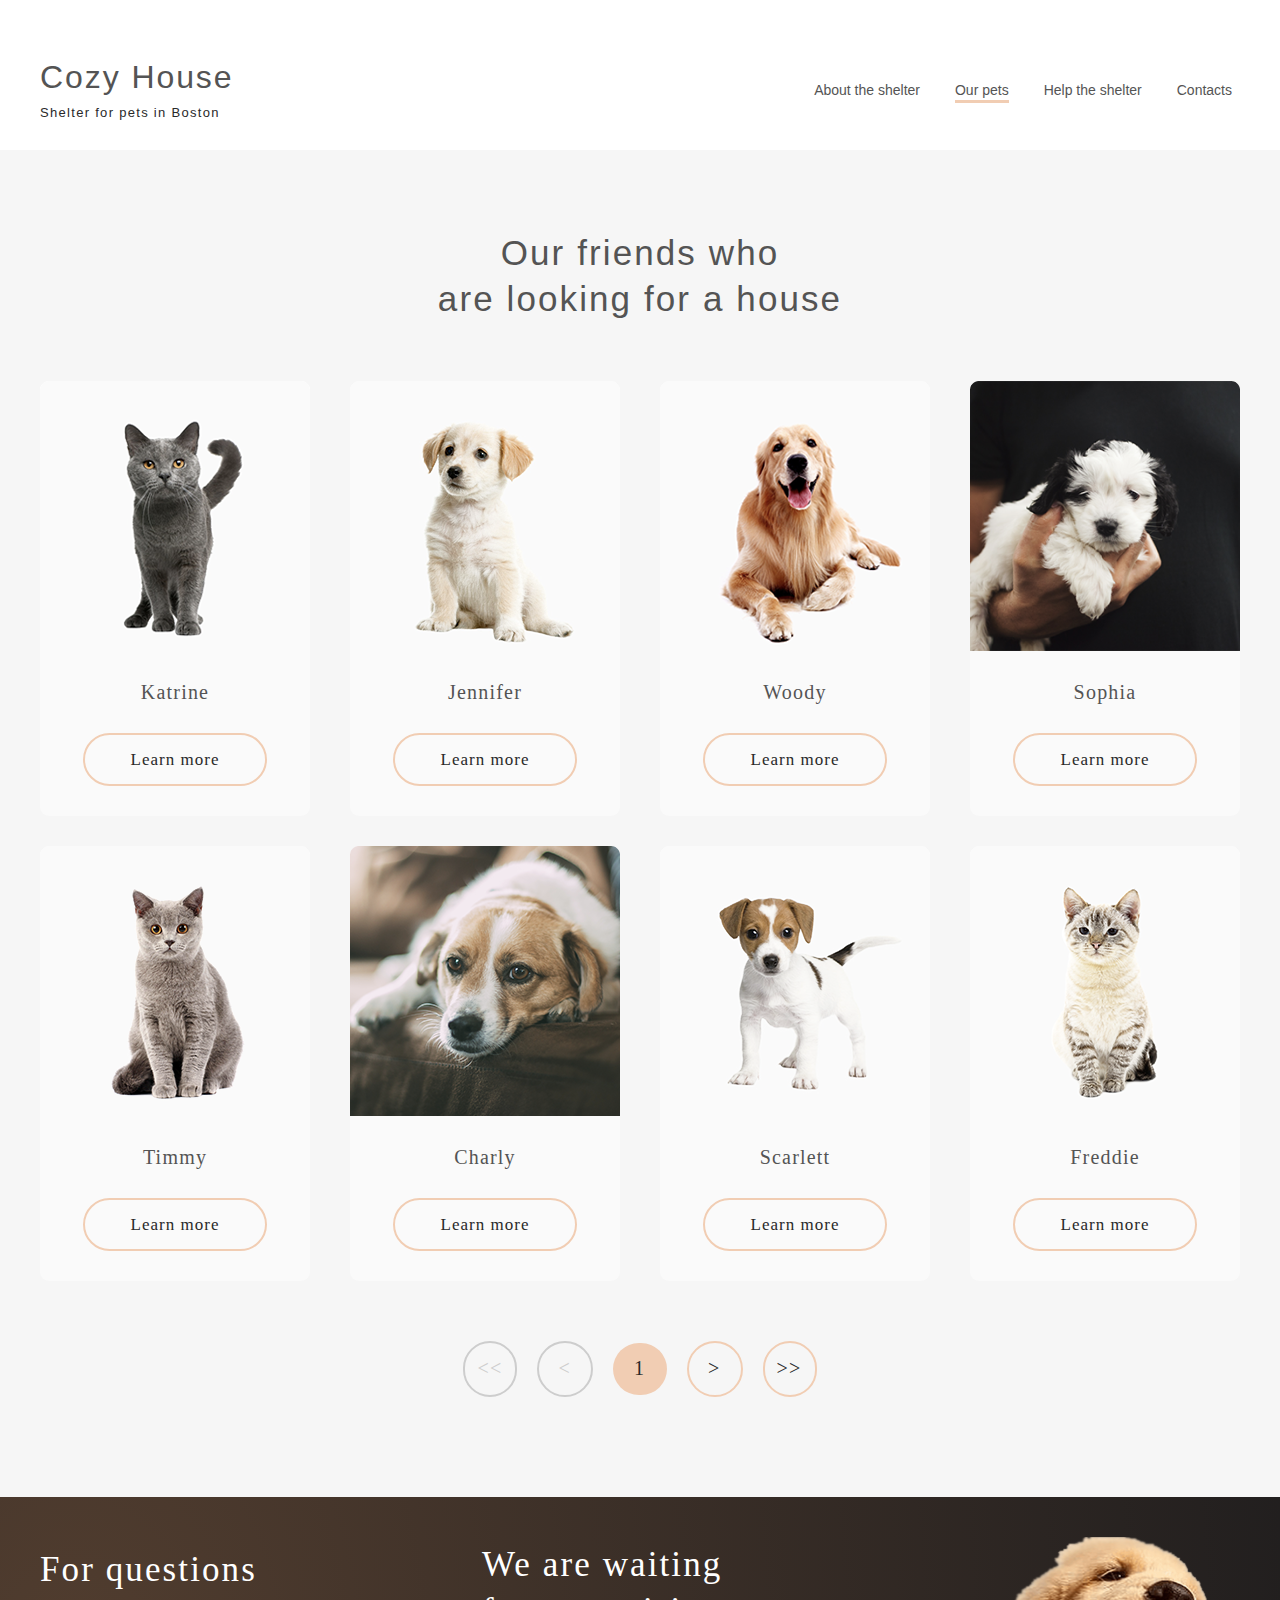
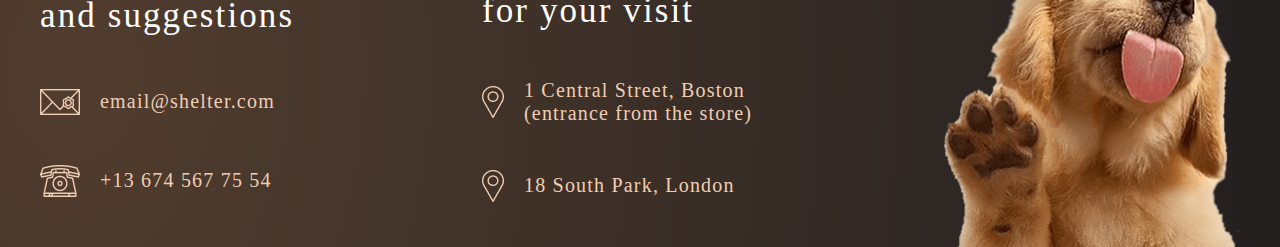
==== shelter/pages/pets/Our Pets.html @ 23ac0f3e "feat: add Our Pets page" ====
<!DOCTYPE html>
<html lang="en">
<head>
    <meta charset="UTF-8">
    <meta http-equiv="X-UA-Compatible" content="IE=edge">
    <meta name="viewport" content="width=device-width, initial-scale=1.0">
    <title>Document</title>
    <link rel="stylesheet" href="css/fonts/georgia/georgia-regular.ttf">
    <link rel="stylesheet" href="css/fonts/arial/arial-regular.ttf">
    <link rel="stylesheet" href="../main/css/main.css">
    <link rel="stylesheet" href="css/pets.css">
</head>
<body>
    <main>
        <section class="header header__pets">
            <div class="container">
                <div class="header__up">
                    <div class="header__logo">
                        <a href="../main/index.html">
                            <h1 class="logo__up pets-logo__up">
                                Cozy House
                            </h1>
                            <p class="logo__bottom pets-logo__bottom">
                                Shelter for pets in Boston
                            </p>
                        </a>
                    </div>
                    <div class="header__nav-bar">
                        <ul class="nav-bar__items">
                            <li class="li__item "><a href="../main/index.html" class="nav-bar__item pets-li__item">About the shelter</a></li>
                            <li class="li__item "><a href="#" class="nav-bar__item pets-li__item first">Our pets</a></li>
                            <li class="li__item "><a href="../main/index.html#help" class="nav-bar__item pets-li__item">Help the shelter</a></li>
                            <li class="li__item "><a href="#footer" class="nav-bar__item pets-li__item reset">Contacts</a></li>
                        </ul>
                    </div>
                </div>
            </div>
        </section>
        <section class="our-friends pets__our-friends" id="our-friends">
                <div class="container">
                    <h3 class="our-friends__title">
                        Our friends who<br>
                        are looking for a house
                    </h3>
                    <div class="pets__gallery">
                        <div class="pets__item">
                            <img src="img/slider/slider__elem-cat.png" alt="">
                            <p class="slider__name">
                                Katrine
                            </p>
                            <div class="slider__button-wrapper">
                                <a href="#" class="slider__button">Learn more</a>
                            </div>
                        </div>
                        <div class="pets__item">
                            <img src="img/grid__items/pets-jennifer.png" alt="">
                            <p class="slider__name">
                                Jennifer
                            </p>
                            <div class="slider__button-wrapper">
                                <a href="#" class="slider__button">Learn more</a>
                            </div>
                        </div>
                        <div class="pets__item">
                            <img src="img/grid__items/pets-woody.png" alt="">
                            <p class="slider__name">
                                Woody
                            </p>
                            <div class="slider__button-wrapper">
                                <a href="#" class="slider__button">Learn more</a>
                            </div>
                        </div>
                        <div class="pets__item">
                            <img src="img/grid__items/pets-katrine.png" alt="">
                            <p class="slider__name">
                                Sophia
                            </p>
                            <div class="slider__button-wrapper">
                                <a href="#" class="slider__button">Learn more</a>
                            </div>
                        </div>
                        <div class="pets__item">
                            <img src="img/grid__items/pets-timmy.png" alt="">
                            <p class="slider__name">
                                Timmy
                            </p>
                            <div class="slider__button-wrapper">
                                <a href="#" class="slider__button">Learn more</a>
                            </div>
                        </div>
                        <div class="pets__item">
                            <img src="img/grid__items/pets-charly.png" alt="">
                            <p class="slider__name">
                                Charly
                            </p>
                            <div class="slider__button-wrapper">
                                <a href="#" class="slider__button">Learn more</a>
                            </div>
                        </div>
                        <div class="pets__item">
                            <img src="img/grid__items/pets-scarlet.png" alt="">
                            <p class="slider__name">
                                Scarlett
                            </p>
                            <div class="slider__button-wrapper">
                                <a href="#" class="slider__button">Learn more</a>
                            </div>
                        </div>
                        <div class="pets__item">
                            <img src="img/grid__items/pets-katrine (1).png" alt="">
                            <p class="slider__name">
                                Freddie
                            </p>
                            <div class="slider__button-wrapper">
                                <a href="#" class="slider__button">Learn more</a>
                            </div>
                        </div>  
                    </div>
                    <div class="pets__buttons">
                        <div class="double-button__left button disable">
                            <<
                        </div>
                        <div class="button__left button disable">
                            <
                        </div>
                        <span class="pets__counter button">1</span>
                        <div class="button__right button acive__button">
                            >
                        </div>
                        <div class="double-button__right button acive__button">
                            >>
                        </div>
                    </div>
                </div>
        </section>
    </main>
    <footer>
        <div class="footer__container" id="footer">
            <div class="container">
                <div class="footer__wrapper">
                    <div class="footer__left">
                        <h3 class="footer__left-title">
                            For questions<br> and suggestions
                        </h3>
                        <div class="footer__left-email">
                            <a href="mailto:email@shelter.com"><img src="img/mail.png" alt=""></a>
                            <a href="mailto:email@shelter.com" class="footer__mail">email@shelter.com</a>
                        </div>
                        <div class="footer__left-phone">
                            <a href="tel:+136745677554"><img src="img/phone.png" alt=""></a>
                            <a href="tel:+136745677554" class="footer__phone-number">+13 674 567 75 54</a>
                        </div>
                    </div>
                    <div class="footer__center">
                        <h3 class="footer__left-title">
                            We are waiting<br> for your visit
                        </h3>
                        <div class="footer__center-location">
                            <a href="https://www.google.com.ua/maps/place/36179+%D0%91%D0%B5%D0%B1%D1%80%D0%B0,+%D0%93%D0%B5%D1%80%D0%BC%D0%B0%D0%BD%D0%B8%D1%8F/@50.9766689,9.7423134,12z/data=!3m1!4b1!4m5!3m4!1s0x47a4aa35ad3b3069:0x822942ff510ea21d!8m2!3d50.9688842!4d9.7973417?hl=ru"><img src="img/pin.png" alt=""></a>
                            <a href="https://www.google.com.ua/maps/place/36179+%D0%91%D0%B5%D0%B1%D1%80%D0%B0,+%D0%93%D0%B5%D1%80%D0%BC%D0%B0%D0%BD%D0%B8%D1%8F/@50.9766689,9.7423134,12z/data=!3m1!4b1!4m5!3m4!1s0x47a4aa35ad3b3069:0x822942ff510ea21d!8m2!3d50.9688842!4d9.7973417?hl=ru" class="footer__location">1 Central Street, Boston<br> (entrance from the store)</a>
                        </div>
                        <div class="footer__center-location">
                            <a href="https://www.google.com.ua/maps/place/36179+%D0%91%D0%B5%D0%B1%D1%80%D0%B0,+%D0%93%D0%B5%D1%80%D0%BC%D0%B0%D0%BD%D0%B8%D1%8F/@50.9766689,9.7423134,12z/data=!3m1!4b1!4m5!3m4!1s0x47a4aa35ad3b3069:0x822942ff510ea21d!8m2!3d50.9688842!4d9.7973417?hl=ru"><img src="img/pin.png" alt=""></a>
                            <a href="https://www.google.com.ua/maps/place/36179+%D0%91%D0%B5%D0%B1%D1%80%D0%B0,+%D0%93%D0%B5%D1%80%D0%BC%D0%B0%D0%BD%D0%B8%D1%8F/@50.9766689,9.7423134,12z/data=!3m1!4b1!4m5!3m4!1s0x47a4aa35ad3b3069:0x822942ff510ea21d!8m2!3d50.9688842!4d9.7973417?hl=ru" class="footer__location">18 South Park, London </a>
                        </div>
                    </div>
                    <div class="footer__right">
                        <img src="img/footer__dog.png" alt="">
                    </div>
                </div>
            </div>
        </div>
    </footer> 
    <script src="js/pets.js"></script>
</body>
</html>
---- shelter/pages/main/css/main.css ----
/* Указываем box sizing */
*,
*::before,
*::after {
  box-sizing: border-box;
}

/* Убираем внутренние отступы */
ul[class],
ol[class] {
  padding: 0;
}
a {
    text-decoration: none;
}
ul li{
  list-style:none;
  padding: 0;
  margin: 0;
}

/* Убираем внешние отступы */
body,
h1,
h2,
h3,
h4,
p,
ul[class],
ol[class],
li,
figure,
figcaption,
blockquote,
dl,
dd {
  margin: 0;
}

/* Выставляем основные настройки по-умолчанию для body */
body {
  min-height: 100vh;
  scroll-behavior: smooth;
  text-rendering: optimizeSpeed;
  line-height: 1.5;
  min-width:320px;
  font-family: 'Arial', sans-serif;
  font-weight: 400;
  font-size: 15px;
}

/* Удаляем стандартную стилизацию для всех ul и il, у которых есть атрибут class*/
ul[class],
ol[class] {
  list-style: none;
}

/* Элементы a, у которых нет класса, сбрасываем до дефолтных стилей */
a:not([class]) {
  text-decoration-skip-ink: auto;
}

/* Упрощаем работу с изображениями */
img {
  max-width: 100%;
  display: block;
}

/* Указываем понятную периодичность в потоке данных у article*/
article > * + * {
  margin-top: 1em;
}

/* Наследуем шрифты для инпутов и кнопок */
input,
button,
textarea,
select {
  font: inherit;
}

*{padding:0;margin:0;border:0;}
*,*:before,*:after{-moz-box-sizing:border-box;-webkit-box-sizing:border-box;box-sizing:border-box;}
:focus,:active{outline:none;}
a:focus,a:active{outline:none;}
nav,footer,header,aside{display:block;}
html,body{height:100%;width:100%;font-size:100%;line-height:1;font-size:14px;-ms-text-size-adjust:100%;-moz-text-size-adjust:100%;-webkit-text-size-adjust:100%;}
input,button,textarea{font-family:inherit;}
input::-ms-clear{display:none;}
button{cursor:pointer;}
button::-moz-focus-inner{padding:0;border:0;}
a,a:visited{text-decoration:none;}
a:hover{text-decoration:none;}
ul li{list-style:none;}
img{vertical-align:top;}
h1,h2,h3,h4,h5,h6{font-size:inherit;font-weight:inherit;}
@font-face {
  font-family: 'Georgia';
  src: url(/shelter/pages/main/css/fonts/georgia/georgia-regular.ttf) format('ttf');
  font-weight: 400;
}
@font-face {
  font-family: 'Arial';
  src: url(/shelter/pages/main/css/fonts/arial/arial-regular.ttf) format('ttf');
  font-weight: 400;
}
.header {
  background: url(../img/start-screen-gradient-background.png) no-repeat center;
  width: 100%;
  -moz-background-size: 100%;
  -webkit-background-size: 100%;
  -o-background-size: 100%;
  background-size: 100% 100%;
}
.container {
  max-width: 1280px;
  margin: 0 auto;
  padding: 0px 40px;
}
.header__up {
  display: flex;
  align-items: center;
  justify-content: space-between;
  padding-top: 60px;
}
.header__logo {

cursor: pointer;
}
.logo__bottom {
  font-family: 'Arial', sans-serif;
font-size: 13px;
letter-spacing: 0.1em;
line-height: 15px;
color: #fff;
}
h1 {
  padding-bottom: 10px;
}
.logo__up {
  color: #F1CDB3;
  letter-spacing: 0.06em;
  font-size: 32px;
  font-family: 'Georgia', sans-serif;
  line-height: 110%;
}
.header__nav-bar {
  margin-right: 8px;
}
.nav-bar__item {
  color: #CDCDCD;
  line-height: 24px;
  padding-bottom: 2px;
}
.nav-bar__item:hover {
  color: #FAFAFA;
  border-bottom: 3px solid #F1CDB3;
}
.first {
  border-bottom: 3px solid #F1CDB3;
}
.first:hover {
  color: #CDCDCD;
}
.li__item {
  margin-right: 35px;
}

.li__item:last-child {
  margin-right: 0px;
}
.nav-bar__items {
  display: flex;
}
.header__down {
  margin-top: 60px;
  display: flex;
  justify-content: space-between;
  align-items: center;
}
.header__down-left {
  padding-right: 42px;
  margin-bottom: 110px;
}
.header__title {
  line-height: 130%;
  color: #fff;
  font-size: 44px;
  font-family: 'Georgia', sans-serif;
}
.header__content {
  color: #CDCDCD;
  line-height: 160%;
  padding: 42px 0px;
}
.header__button-link {
  background-color: #F1CDB3;
  border-radius: 100px;
  padding: 15px 45px;
  font-family: 'Georgia', sans-serif;
  color: #292929;
  font-size: 17px;
  line-height: 130%;
  letter-spacing: 0.06em;
  cursor: pointer;
}
.header__button-link:hover {
  background: #FDDCC4;
  transition: 0.5s ease-out;
}
.header__button {
  padding-top: 30px;
}
.header__down-right {
  min-width: 728px;
  margin-right: -20px;
}

/* section about */
.about {
  padding-top: 80px;
  padding-bottom: 100px;
}

.about__wrapper {
  display: flex;
  justify-content: center;
    align-items: center;
}
h3 {
  font-size: 35px;
  letter-spacing: 0.06em;
  line-height: 130%;
  color: #545454;
  font-family: 'Georgia', sans-serif;
}
.about__left {
  margin-right: 120px;
}
.about__right {
}
.about__title {
  margin-bottom: 25px;
}
.text {
  font-size: 15px;
  line-height: 160%;
  color: #4C4C4C;
} 
.about__first-text {
  padding-bottom: 25px;
}
.about__second-text {
}

/* help */
.help {
  padding: 80px 0px 100px 0px;
  text-align: center;
}
.container {
}
.help__title {
  padding-bottom: 60px;
}
.help__grid-items {
  display: flex;
  flex-wrap: wrap;
  justify-content: center;
  column-gap: 120px;
  row-gap: 55px;
}
.help__grid-item {
  display: flex;
  flex-direction: column;
  align-items: center;
}
.help__item {
  padding-bottom: 30px;
}
.help__text {
  font-family: 'Georgia', sans-serif;
  font-size: 20px;
  color: #545454;
  line-height: 115%;
  letter-spacing: 0.06em;
}
/* addition */
.addition {
  padding: 80px 0px 100px 0px;
  background-color: #F6F6F6;
}
.addition__wrapper {
  display: flex;
  justify-content: center;
}
.addition__left {
  margin-right: 30px;
  min-width: 505px;
}
.addition__right {
}
.addition__title {
  margin-bottom: 20px;
}
.addition__bank-name {
  letter-spacing: 0.06em;
  color: #545454;
  font-size: 15px;
line-height: 110%;
font-family: 'Georgia', sans-serif;
margin-bottom: 20px;
}
.addition__card-number {
  display: flex;
  align-items: center;
  background-color: #F1CDB3;
  border-radius: 9px;
  padding: 10px 15px;
  max-width: 351px;
}
.credit-card {
  letter-spacing: 0.06em;
  color: #545454;
  font-family: 'Georgia';
  margin-left: 15px;
  font-size: 20px;
}
.addition__bottom {
  font-style: italic;
  color: #B2B2B2;
  margin-top: 20px;
  font-size: 12px;
line-height: 18px;
}
/* footer */
.footer__container {
  background: url(noise_lines_transparent@2X.png), radial-gradient(110.67% 538.64% at 5.73% 50%, #513D2F 0%, #1A1A1C 100%) /* warning: gradient uses a rotation that is not supported by CSS and may not behave as expected */, #211F20;
}

.footer__wrapper {
  display: flex;
  justify-content: space-between;
  
}
.footer__left {
  display: flex;
  flex-direction: column;
  justify-content: space-evenly;
}
.footer__left-title {
  color: #fff;
  font-family: 'Georgia';
}
.footer__left-email {
  display: flex;
  align-items: center;
}
.footer__mail {
  font-family: 'Georgia';
  font-size: 20px;
line-height: 115%;
color: #F1CDB3;
letter-spacing: 0.06em;
margin-left: 20px;
}
.footer__left-phone {
  display: flex;
  align-items: center;
}
.footer__phone-number {
  font-family: 'Georgia';
  margin-left: 20px;
  font-size: 20px;
line-height: 115%;
color: #F1CDB3;
letter-spacing: 0.06em;
}
.footer__center {
  display: flex;
  flex-direction: column;
  justify-content: space-evenly;
}
.footer__center-location {
  display: flex;
  align-items: center;
}
.footer__location {
  font-size: 20px;
  font-family: 'Georgia';
line-height: 115%;
letter-spacing: 0.06em;
margin-left: 20px;
color: #F1CDB3;
}
.footer__right {
  min-width: 300px;
  padding-top: 40px;
}
/* slider */ 
.our-friends {
  background-color: #F6F6F6;
}

.our-friends__title {
  text-align: center;
  padding: 80px 0px 60px 0px;
}

.our-friends__button {
  text-align: center;
  padding: 75px 0px 115px 0px;
}
.our-friends__button-custom {
  font-size: 17px;
line-height: 130%;
letter-spacing: 0.06em;
color: #292929;
font-family: 'Georgia';
padding: 15px 45px;
background-color: #F1CDB3;
border-radius: 100px;
}
.our-friends__button-custom:hover {
  background: #FDDCC4;
  transition: 0.5s ease-in;
}
/* slider */

.our-friends__slider {
  display: flex;
  align-items: center;
  position: relative;
  justify-content: space-evenly;
}
.arrow-right {
  position: absolute;
  transform: rotate(180deg);
  right: 0;
  border-radius: 100px;
  border: 2px solid #F1CDB3;
  padding: 23px 19px;
  cursor: pointer;
}
.arrow-left {
  position: absolute;
  left: 0;
  border-radius: 100px;
  border: 2px solid #F1CDB3;
  padding: 23px 19px;
  cursor: pointer;
}
.arrow-left:hover, .arrow-right:hover {
  background-color: #FDDCC4;
  transition: 0.5s ease-in;
}
.slider__item {
  display: flex;
  flex-direction: column;
  align-items: center;
  background-color: #FAFAFA;
  cursor: pointer;
}
.slider__item:hover .slider__button {
  background-color: #FDDCC4;
  transition: 0.5s ease-out;
}
.slider__name {
  letter-spacing: 0.06em;
  color: #545454;
  font-family: 'Georgia';
  font-size: 20px;
line-height: 23px;
padding: 30px 0px 0px 0px;
}
.slider__button {
  padding: 15px 45px;
  border: 2px solid #F1CDB3;
  border-radius: 100px;
  color: #292929;
  letter-spacing: 0.06em;
  font-size: 17px;
  line-height: 130%;
  font-family: 'Georgia';
}
.slider__button:hover {
  background-color: #FDDCC4;
  transition: 0.5s ease-out;
}
.slider__button-wrapper {
  padding: 45px 0px;

}
---- shelter/pages/pets/css/pets.css ----
/* Указываем box sizing */
*,
*::before,
*::after {
  box-sizing: border-box;
}

/* Убираем внутренние отступы */
ul[class],
ol[class] {
  padding: 0;
}
a {
    text-decoration: none;
}
ul li{
  list-style:none;
  padding: 0;
  margin: 0;
}

/* Убираем внешние отступы */
body,
h1,
h2,
h3,
h4,
p,
ul[class],
ol[class],
li,
figure,
figcaption,
blockquote,
dl,
dd {
  margin: 0;
}

/* Выставляем основные настройки по-умолчанию для body */
body {
  min-height: 100vh;
  scroll-behavior: smooth;
  text-rendering: optimizeSpeed;
  line-height: 1.5;
  min-width:320px;
  font-family: 'Arial', sans-serif;
  font-weight: 400;
  font-size: 15px;
}

/* Удаляем стандартную стилизацию для всех ul и il, у которых есть атрибут class*/
ul[class],
ol[class] {
  list-style: none;
}

/* Элементы a, у которых нет класса, сбрасываем до дефолтных стилей */
a:not([class]) {
  text-decoration-skip-ink: auto;
}

/* Упрощаем работу с изображениями */
img {
  max-width: 100%;
  display: block;
}

/* Указываем понятную периодичность в потоке данных у article*/
article > * + * {
  margin-top: 1em;
}

/* Наследуем шрифты для инпутов и кнопок */
input,
button,
textarea,
select {
  font: inherit;
}

*{padding:0;margin:0;border:0;}
*,*:before,*:after{-moz-box-sizing:border-box;-webkit-box-sizing:border-box;box-sizing:border-box;}
:focus,:active{outline:none;}
a:focus,a:active{outline:none;}
nav,footer,header,aside{display:block;}
html,body{height:100%;width:100%;font-size:100%;line-height:1;font-size:14px;-ms-text-size-adjust:100%;-moz-text-size-adjust:100%;-webkit-text-size-adjust:100%;}
input,button,textarea{font-family:inherit;}
input::-ms-clear{display:none;}
button{cursor:pointer;}
button::-moz-focus-inner{padding:0;border:0;}
a,a:visited{text-decoration:none;}
a:hover{text-decoration:none;}
ul li{list-style:none;}
img{vertical-align:top;}
h1,h2,h3,h4,h5,h6{font-size:inherit;font-weight:inherit;}
@font-face {
  font-family: 'Georgia';
  src: url(/shelter/pages/main/css/fonts/georgia/georgia-regular.ttf) format('ttf');
  font-weight: 400;
}
@font-face {
  font-family: 'Arial';
  src: url(/shelter/pages/main/css/fonts/arial/arial-regular.ttf) format('ttf');
  font-weight: 400;
}       
.header__pets {
    background: #FFFFFF;
    padding-bottom: 30px;
    position: fixed;
}
.pets-logo__up {
    color: #545454;
}
.pets-logo__bottom {
    color:#292929;
}
.pets-li__item {
    color: #545454;
}
.pets-li__item:hover {
    color:#292929;
}
h3 {
    font-size: 35px;
    letter-spacing: 0.06em;
    line-height: 130%;
    color: #545454;
    font-family: 'Georgia', sans-serif;
}
.pets__item {
    display: flex;
    flex-direction: column;
    align-items: center;
    background-color: #FAFAFA;
    cursor: pointer;
    border-radius: 9px;
}
.pets__item:hover .slider__button {
    background-color: #FDDCC4;
  transition: 0.5s ease-out;
}
.pets__gallery {
    display: grid;
    grid-template-columns: repeat(4, 270px);
    grid-gap: 30px 40px;
}
/* slider buttons */
.pets__buttons {
    display: flex;
    align-items: center;
    justify-content: center;
    padding: 60px 0px 100px 0px;
}
.double-button__left {
    padding: 14px 13px 15px 12px;
    border: 2px solid #F1CDB3;
}

.button {
    letter-spacing: 0.06em;
    color: #292929;
    font-size: 20px;
    line-height: 115%;
    margin-right: 20px;
    font-family: 'Georgia';
    cursor: pointer;
    border-radius: 100px;
}
.button:last-child {
    margin: 0;
}
.button__left {
    padding: 14px 20px 15px 19px;
    border: 2px solid #F1CDB3;
}
.acive__button:hover {
    background-color: #F1CDB3;
}
.pets__counter {
    background-color: #F1CDB3;
    border-radius: 100px;
    padding: 14px 22px 15px 21px;
    cursor: auto;
}
.button__right {
    border: 2px solid #F1CDB3;
box-sizing: border-box;
border-radius: 100px;
padding: 14px 20px 15px 19px;
}
.double-button__right {
    border: 2px solid #F1CDB3;
box-sizing: border-box;
border-radius: 100px;
padding: 14px 13px 15px 12px;
}
.disable {
    cursor:auto;
    border-color: #CDCDCD;
    color: #CDCDCD;
}
.pets__our-friends {
    padding-top: 150px;
}
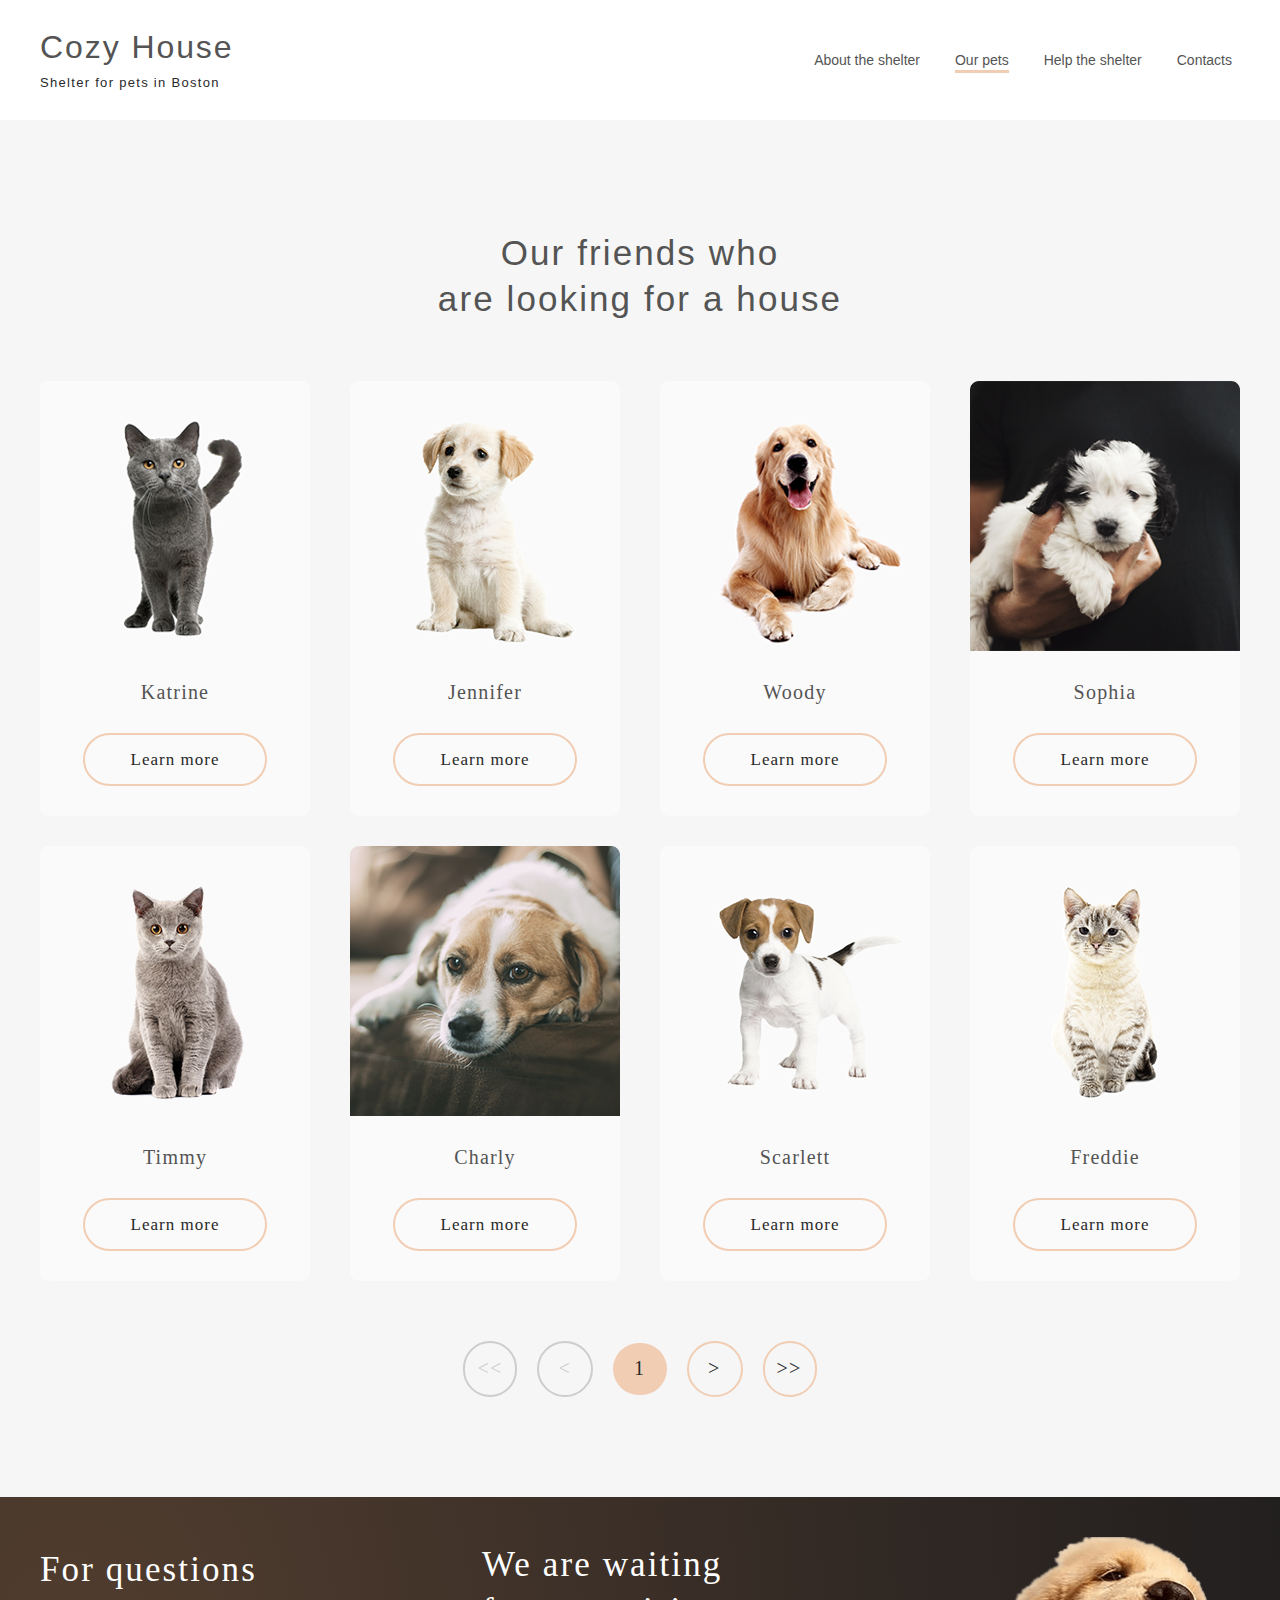
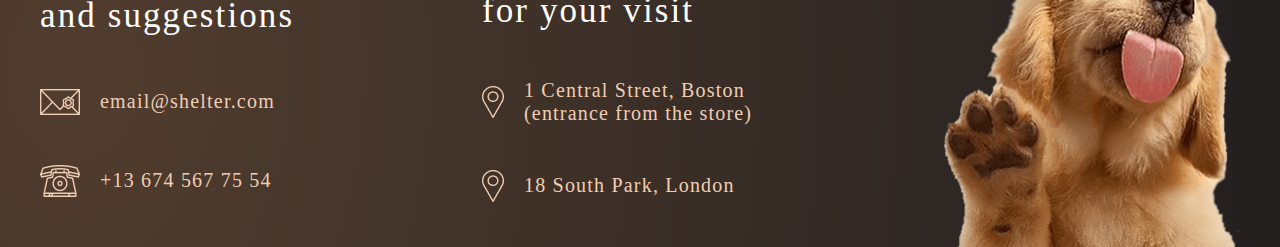
==== commit 34e45531: "feat: add adaptive" ====
--- a/shelter/pages/pets/Our Pets.html
+++ b/shelter/pages/pets/Our Pets.html
@@ -13,6 +13,9 @@
 <body>
     <main>
         <section class="header header__pets">
+            <div class="burger">
+                <span class="burger-line"></span> 
+             </div>
             <div class="container">
                 <div class="header__up">
                     <div class="header__logo">
@@ -29,12 +32,15 @@
                         <ul class="nav-bar__items">
                             <li class="li__item "><a href="../main/index.html" class="nav-bar__item pets-li__item">About the shelter</a></li>
                             <li class="li__item "><a href="#" class="nav-bar__item pets-li__item first">Our pets</a></li>
-                            <li class="li__item "><a href="../main/index.html#help" class="nav-bar__item pets-li__item">Help the shelter</a></li>
-                            <li class="li__item "><a href="#footer" class="nav-bar__item pets-li__item reset">Contacts</a></li>
+                            <li class="li__item close-burger"><a href="../main/index.html#help" class="nav-bar__item pets-li__item">Help the shelter</a></li>
+                            <li class="li__item close-burger"><a href="#footer" class="nav-bar__item pets-li__item reset">Contacts</a></li>
                         </ul>
                     </div>
                 </div>
             </div>
+        </section>
+        <section class="wrapper-grey hidden">
+
         </section>
         <section class="our-friends pets__our-friends" id="our-friends">
                 <div class="container">
@@ -138,7 +144,7 @@
         <div class="footer__container" id="footer">
             <div class="container">
                 <div class="footer__wrapper">
-                    <div class="footer__left">
+                    <div class="footer__left footer__item">
                         <h3 class="footer__left-title">
                             For questions<br> and suggestions
                         </h3>
@@ -151,7 +157,7 @@
                             <a href="tel:+136745677554" class="footer__phone-number">+13 674 567 75 54</a>
                         </div>
                     </div>
-                    <div class="footer__center">
+                    <div class="footer__center footer__item">
                         <h3 class="footer__left-title">
                             We are waiting<br> for your visit
                         </h3>
@@ -164,7 +170,7 @@
                             <a href="https://www.google.com.ua/maps/place/36179+%D0%91%D0%B5%D0%B1%D1%80%D0%B0,+%D0%93%D0%B5%D1%80%D0%BC%D0%B0%D0%BD%D0%B8%D1%8F/@50.9766689,9.7423134,12z/data=!3m1!4b1!4m5!3m4!1s0x47a4aa35ad3b3069:0x822942ff510ea21d!8m2!3d50.9688842!4d9.7973417?hl=ru" class="footer__location">18 South Park, London </a>
                         </div>
                     </div>
-                    <div class="footer__right">
+                    <div class="footer__right footer__item">
                         <img src="img/footer__dog.png" alt="">
                     </div>
                 </div>
--- a/shelter/pages/main/css/main.css
+++ b/shelter/pages/main/css/main.css
@@ -121,7 +121,7 @@
   display: flex;
   align-items: center;
   justify-content: space-between;
-  padding-top: 60px;
+  padding-top: 30px;
 }
 .header__logo {
 
@@ -180,7 +180,7 @@
 }
 .header__down-left {
   padding-right: 42px;
-  margin-bottom: 110px;
+  margin-bottom: 90px;
 }
 .header__title {
   line-height: 130%;
@@ -209,7 +209,7 @@
   transition: 0.5s ease-out;
 }
 .header__button {
-  padding-top: 30px;
+  padding-top: 20px;
 }
 .header__down-right {
   min-width: 728px;
@@ -317,7 +317,7 @@
   background-color: #F1CDB3;
   border-radius: 9px;
   padding: 10px 15px;
-  max-width: 351px;
+
 }
 .credit-card {
   letter-spacing: 0.06em;
@@ -394,8 +394,9 @@
 color: #F1CDB3;
 }
 .footer__right {
-  min-width: 300px;
+  display: flex;
   padding-top: 40px;
+  align-items: flex-end;
 }
 /* slider */ 
 .our-friends {
@@ -490,4 +491,297 @@
 .slider__button-wrapper {
   padding: 45px 0px;
 
+}
+/* media 768px */
+@media(max-width:768px ){
+  .header__down-left {
+    max-width: 460px;
+    padding-right: 0px;
+  }
+ .header__button {
+   text-align: center;
+ }
+ .header__down-right {
+   min-width: 100%;
+ }
+ .slider__item:last-child {
+   display: none;
+ }
+ .our-friends .container {
+   padding: 0px 30px;
+ }
+ .help__grid-items {
+  column-gap: 60px;
+ }
+ .help__grid-item {
+   min-width: 170px;
+ }
+ .header__up {
+   padding-top: 30px;
+ }
+ .our-friends__slider {
+   padding: 0px 20px;
+ }
+ .dog-picture {
+  max-width: 593px;
+    float: right;
+}
+}
+@media(max-width:1000px) {
+  .addition__wrapper {
+    display: flex;
+    justify-content: center;
+    flex-direction: column-reverse;
+    align-items: center;
+  }
+  .addition__left {
+    min-width: auto;
+    margin-top: 60px;
+  }
+  .about__wrapper {
+    flex-direction: column-reverse;
+  }
+  .about__left {
+    margin-right: 0px;
+    margin-top: 80px;
+  }
+}
+@media(max-width:900px) {
+  .footer__item:last-child {
+    width: 100%;
+    justify-content: center;
+    padding-top: 65px;
+   }
+   .footer__wrapper {
+     flex-wrap: wrap;
+     padding-top: 30px;
+     justify-content: space-around;
+   }
+   .footer__left, .footer__center {
+    justify-content: space-between;
+    min-height: 234px;
+   }
+}
+@media(max-width:652px) {
+  .footer__left {
+    padding-bottom: 40px;
+  }
+}
+@media(max-width:1100px) {
+  .header__down {
+    flex-direction: column;
+  }
+}
+/* burger */
+
+.burger {
+  display: none;
+  position: absolute;
+  right: 10px;
+  top: 60px;
+  width: 50px;
+  height: 50px;
+  cursor: pointer;
+}
+.burger-line {
+  width: 30px;
+  position: absolute;
+  height: 2px;
+  background: #F1CDB3;
+  display: block;
+  transition: .3s;
+  z-index: 10;
+}
+.burger-line::before {
+  content: "";
+  top: -15px;
+  transition: top 300ms 300ms, transform 300ms cubic-bezier(0.23, 1, 0.32, 1);
+  width: 30px;
+  position: absolute;
+  height: 2px;
+  background: #F1CDB3;
+  display: block;
+  transition: .3s;
+   z-index: 10;
+}
+.burger-line::after {
+  content: "";
+  bottom: -15px;
+  transition: bottom 300ms 300ms, transform 300ms cubic-bezier(0.23, 1, 0.32, 1);
+width: 30px;
+position: absolute;
+height: 2px;
+background: #F1CDB3;
+display: block;
+transition: .3s;
+z-index: 10;
+}
+.active-burger {
+ transform: rotate(90deg);
+}
+.hidden {
+  display: none;
+}
+
+@media (max-width:767px ){
+  .dog-picture {
+    max-width: 100%;
+  }
+  .burger {
+    display: block;
+  }
+  .nav-bar__item {
+    font-size: 32px;
+    line-height: 160%;
+
+  }
+  .nav-bar__items {
+    display: none;
+    flex-direction: column;
+    align-items: center;
+    position: absolute;
+    right: 12%;
+    top: 30%;
+  }
+  .li__item {
+    margin-right:0 ;
+    margin-bottom: 40px;
+  }
+  .li__item:first-child {
+    margin-bottom: 43px;
+  }
+}
+.visible {
+  display: flex;
+}
+.header__black-bg {
+  background: black;
+    height: 100%;
+    width: 320px;
+    right: 0;
+    position: fixed;
+    z-index: 100;
+    transition: 1s ease-in-out;
+
+}
+.header__logo-copy {
+  opacity: 0;
+}
+.wrapper-grey {
+  background: rgba(41, 41, 41, 0.6);
+  width: 100%;
+  left: 0;
+  height: 100%;
+  position: fixed;
+  top: 0;
+  transition: 1s ease;
+}
+@media(max-width:450px) {
+  .nav-bar__items {
+    right: 5%;
+  }
+  .footer__left-title {
+    text-align: center;
+    font-size: 25px;
+    line-height: 32.5px;
+  }
+  .footer__left {
+    align-items: center;
+  }
+  .footer__center {
+    align-items: center;
+  }
+  .footer__location{
+    letter-spacing: 0;
+  }
+  .credit-card {
+    letter-spacing: 0;
+  }
+  .help__text {
+    font-size: 15px;
+    line-height: 110%;
+  }
+  .help__grid-items {
+    row-gap: 30px;
+    column-gap: 30px;
+  }
+  .help__grid-item {
+    min-width: 130px;
+  }
+ 
+}
+@media(max-width:320px) {
+  .container {
+    padding: 0px 25px;
+  }
+  .header__title {
+    line-height: 33px;
+    font-size: 25px;
+    text-align: center;
+  }
+  .header__content {
+    text-align: center;
+    font-size: 15px;
+    line-height: 24px;
+  }
+  .about__title {
+    text-align: center;
+    font-size: 25px;
+  }
+  .nav-bar__items {
+    left: 5%;
+  }
+  .our-friends__title {
+    line-height: 32.5px;
+    font-size: 25px;
+  }
+  .help__title {
+    line-height: 32.5px;
+    font-size: 25px;
+  }
+  .credit-card {
+    line-height: 16.5px;
+    font-size: 15px;
+  }
+  .arrow-right {
+    position: relative;
+  }
+  .arrow-left {
+    position: relative;
+  }
+  .our-friends__slider {
+    flex-direction: column-reverse;
+  }
+  .arrow__wrapper {
+    display: flex;
+    flex-direction: row-reverse;
+    width: 80%;
+    justify-content: space-between;
+    margin-top: 20px;
+  }
+  .addition__left {
+    min-width: 100%;
+    margin-right: 0;
+  }
+  .help__title-container {
+    padding: 0px 15px;
+  }
+  .help__grid-items {
+    justify-content: normal;
+  }
+  .addition__title {
+    font-size: 25px;
+    line-height: 32.5px;
+    text-align: center;
+  }
+  .addition__bank-name {
+    text-align: center;
+    font-size: 15px ;
+    line-height: 24px;
+  }
+}
+@media(max-width:750px) {
+  .slider__item:nth-last-child(-n+2) {
+    display: none;
+  }
 }--- a/shelter/pages/pets/css/pets.css
+++ b/shelter/pages/pets/css/pets.css
@@ -202,4 +202,61 @@
 }
 .pets__our-friends {
     padding-top: 150px;
+}
+
+@media(max-width:1268px) {
+  .pets__gallery {
+    justify-content: center;
+    grid-template-columns: repeat(3, 270px);
+  }
+}
+@media(max-width:900px) {
+  .footer__item:last-child {
+    width: 100%;
+    justify-content: center;
+   }
+   .footer__wrapper {
+     flex-wrap: wrap;
+     padding-top: 30px;
+   }
+   .pets__gallery {
+     justify-content: center;
+     grid-template-columns: repeat(2, 270px);
+   }
+   .pets__item:nth-last-child(-n+2){
+     display: none;
+   }
+}
+@media(max-width:768px ) {
+  .header__up {
+    padding: 0;
+    padding-top: 30px;
+  }
+  .our-friends__title {
+    padding: 80px 0px 30px 0px;
+  }
+}
+@media(max-width:450px) {
+  .pets__gallery {
+    grid-template-columns: repeat(1, 270px);
+  }
+  .pets__item:nth-last-child(-n+5){
+    display: none;
+  }
+  .our-friends__title {
+    line-height: 32.5px;
+    font-size: 25px;
+  }
+  .our-friends__title {
+    padding: 40px 0px 40px 0px;
+  }
+  .button {
+    margin-right: 5px;
+  }
+}
+@media(max-width:321px) {
+  .header__black-bg {
+    width: 100%;
+  }
+  
 }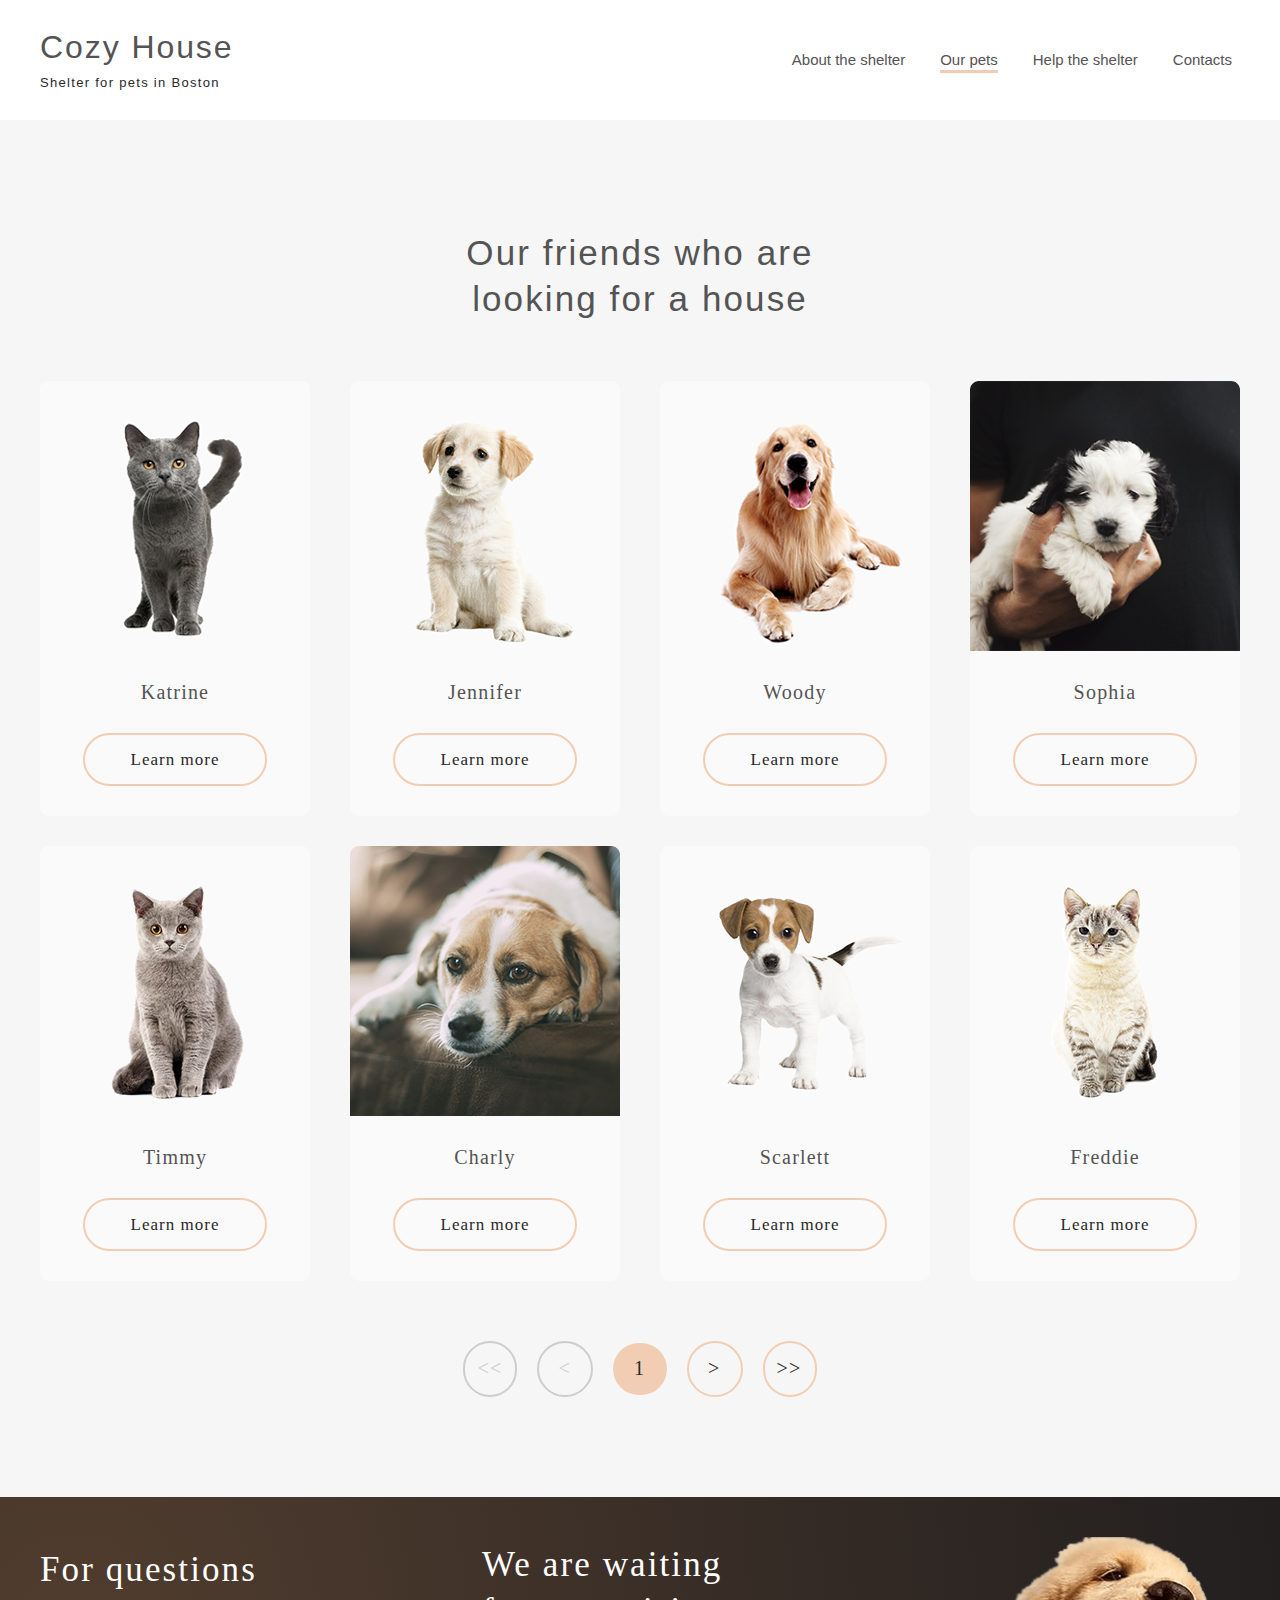
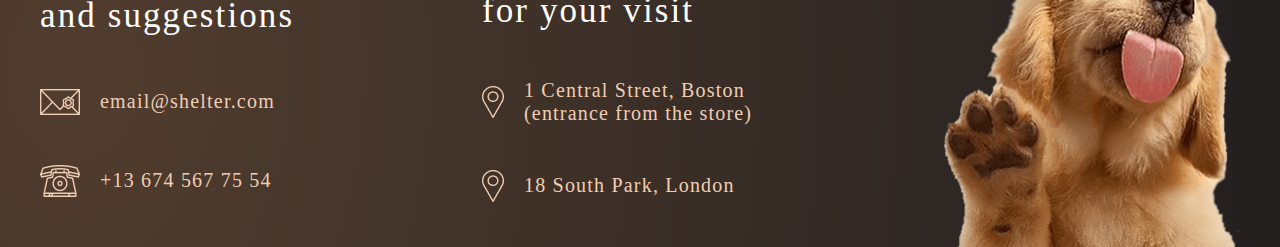
==== commit 4155f4d5: "fix: block layout" ====
--- a/shelter/pages/pets/Our Pets.html
+++ b/shelter/pages/pets/Our Pets.html
@@ -45,7 +45,7 @@
         <section class="our-friends pets__our-friends" id="our-friends">
                 <div class="container">
                     <h3 class="our-friends__title">
-                        Our friends who<br>
+                        Our friends who
                         are looking for a house
                     </h3>
                     <div class="pets__gallery">
--- a/shelter/pages/main/css/main.css
+++ b/shelter/pages/main/css/main.css
@@ -151,6 +151,7 @@
   color: #CDCDCD;
   line-height: 24px;
   padding-bottom: 2px;
+  font-size: 15px;
 }
 .nav-bar__item:hover {
   color: #FAFAFA;
@@ -249,16 +250,16 @@
 } 
 .about__first-text {
   padding-bottom: 25px;
+  max-width: 430px;
 }
 .about__second-text {
+  max-width: 430px;
 }
 
 /* help */
 .help {
   padding: 80px 0px 100px 0px;
   text-align: center;
-}
-.container {
 }
 .help__title {
   padding-bottom: 60px;
@@ -317,7 +318,7 @@
   background-color: #F1CDB3;
   border-radius: 9px;
   padding: 10px 15px;
-
+max-width: 352px;
 }
 .credit-card {
   letter-spacing: 0.06em;
@@ -330,6 +331,7 @@
   font-style: italic;
   color: #B2B2B2;
   margin-top: 20px;
+  max-width: 380px;
   font-size: 12px;
 line-height: 18px;
 }
@@ -406,6 +408,8 @@
 .our-friends__title {
   text-align: center;
   padding: 80px 0px 60px 0px;
+  max-width: 400px;
+  margin: 0 auto;
 }
 
 .our-friends__button {
@@ -429,6 +433,9 @@
 /* slider */
 
 .our-friends__slider {
+ 
+}
+.slider__Wrapper {
   display: flex;
   align-items: center;
   position: relative;
@@ -442,10 +449,12 @@
   border: 2px solid #F1CDB3;
   padding: 23px 19px;
   cursor: pointer;
+  top: 43%;
 }
 .arrow-left {
   position: absolute;
   left: 0;
+  top: 43%;
   border-radius: 100px;
   border: 2px solid #F1CDB3;
   padding: 23px 19px;
@@ -497,6 +506,7 @@
   .header__down-left {
     max-width: 460px;
     padding-right: 0px;
+    margin-bottom: 115px;
   }
  .header__button {
    text-align: center;
@@ -504,8 +514,8 @@
  .header__down-right {
    min-width: 100%;
  }
- .slider__item:last-child {
-   display: none;
+ .header__nav-bar {
+   margin-right: 0;
  }
  .our-friends .container {
    padding: 0px 30px;
@@ -519,12 +529,13 @@
  .header__up {
    padding-top: 30px;
  }
- .our-friends__slider {
-   padding: 0px 20px;
- }
+
  .dog-picture {
-  max-width: 593px;
+  max-width: 569px;
     float: right;
+}
+.header .container {
+  padding: 0px 30px;
 }
 }
 @media(max-width:1000px) {
@@ -571,6 +582,9 @@
   .header__down {
     flex-direction: column;
   }
+  .slider__item:last-child {
+    display: none;
+  }
 }
 /* burger */
 
@@ -594,7 +608,7 @@
 }
 .burger-line::before {
   content: "";
-  top: -15px;
+  top: -10px;
   transition: top 300ms 300ms, transform 300ms cubic-bezier(0.23, 1, 0.32, 1);
   width: 30px;
   position: absolute;
@@ -606,7 +620,7 @@
 }
 .burger-line::after {
   content: "";
-  bottom: -15px;
+  bottom: -10px;
   transition: bottom 300ms 300ms, transform 300ms cubic-bezier(0.23, 1, 0.32, 1);
 width: 30px;
 position: absolute;
@@ -629,6 +643,12 @@
   }
   .burger {
     display: block;
+    position: absolute;
+    right: 33px;
+    top: 50px;
+    width: 50px;
+    height: 50px;
+    cursor: pointer;
   }
   .nav-bar__item {
     font-size: 32px;
@@ -655,7 +675,7 @@
   display: flex;
 }
 .header__black-bg {
-  background: black;
+  background: #292929;
     height: 100%;
     width: 320px;
     right: 0;
@@ -676,9 +696,21 @@
   top: 0;
   transition: 1s ease;
 }
+
 @media(max-width:450px) {
-  .nav-bar__items {
-    right: 5%;
+ 
+  .arrow__wrapper {
+    display: flex;
+    flex-direction: row-reverse;
+    width: 100%;
+    justify-content: space-around;
+    margin-top: 20px;
+  }
+  .arrow-right {
+    position: relative;
+  }
+  .arrow-left {
+    position: relative;
   }
   .footer__left-title {
     text-align: center;
@@ -711,8 +743,9 @@
  
 }
 @media(max-width:320px) {
-  .container {
-    padding: 0px 25px;
+ .header .container {
+    padding: 0px 30px 0px 10px;
+    
   }
   .header__title {
     line-height: 33px;
@@ -739,26 +772,14 @@
     line-height: 32.5px;
     font-size: 25px;
   }
-  .credit-card {
-    line-height: 16.5px;
-    font-size: 15px;
-  }
-  .arrow-right {
+ 
+
+  .our-friends__slider {
+    flex-direction: column;
     position: relative;
   }
-  .arrow-left {
-    position: relative;
-  }
-  .our-friends__slider {
-    flex-direction: column-reverse;
-  }
-  .arrow__wrapper {
-    display: flex;
-    flex-direction: row-reverse;
-    width: 80%;
-    justify-content: space-between;
-    margin-top: 20px;
-  }
+ 
+ 
   .addition__left {
     min-width: 100%;
     margin-right: 0;
@@ -768,6 +789,132 @@
   }
   .help__grid-items {
     justify-content: normal;
+  }
+ 
+  .nav-bar__item {
+    font-size: 32px;
+    line-height: 51.2px;
+  }
+  .header__up {
+    padding-top: 19px;
+  }
+  
+}
+@media(max-width:750px) {
+  .slider__item:nth-last-child(-n+2) {
+    display: none;
+  }
+}
+.slider__wrapper {
+  display: flex;
+  align-items: center;
+  justify-content: space-evenly;
+}
+.our-friends__slider {
+  position: relative;
+}
+@media(max-width:768px) {
+  .addition__left {
+    margin-right: 0;
+  }
+  .addition__right {
+    margin-right: 30px;
+  }
+}
+@media(max-width:376px) {
+  .header .burger__container {
+    padding: 0px 30px 0px 10px;
+  }
+}
+@media(max-width:320px) {
+  .header .burger__container {
+    padding: 0px 10px 0px 10px;
+}
+.header__content {
+  color: #CDCDCD;
+  line-height: 160%;
+  padding: 42px 0px 34px 0px;
+}
+.dog-picture {
+  max-width: 270px;
+}
+.about {
+  padding-top: 42px;
+  padding-bottom: 42px;
+}
+.about .container {
+  padding: 0px 25px;
+}
+.about__left {
+  margin-right: 0px;
+  margin-top: 42px;
+}
+.our-friends__title {
+  text-align: center;
+  padding: 42px 0px 42px 0px;
+}
+.slider__item-custom {
+  min-width: 270px;
+}
+.our-friends .container {
+  padding: 0px 25px;
+}
+.our-friends__button {
+  text-align: center;
+  padding: 55px 0px 55px 0px;
+}
+.help__title {
+  padding-bottom: 42px;
+}
+.help {
+  padding: 42px 0px 42px 0px;
+  text-align: center;
+}
+
+.footer__container .container {
+  padding: 0px 10px;
+}
+.footer__location {
+  font-size: 20px;
+  font-family: 'Georgia';
+  line-height: 115%;
+  letter-spacing: 0.06em;
+  margin-left: 20px;
+  color: #F1CDB3;
+}
+.footer__item:last-child {
+  width: 260px;
+  justify-content: center;
+  padding-top: 40px;
+}
+.help__item {
+  padding-bottom: 10px;
+}
+.addition__img-custom {
+  max-width: 260px;
+}
+.about__left-img {
+  max-width: 260px;
+}
+}
+
+@media(max-width:462px) {
+  .addition {
+    padding: 42px 0px 42px 0px;
+    background-color: #F6F6F6;
+  }
+  .addition__right {
+     margin-right: 0px; 
+  }
+  .addition .container {
+    padding: 0px 19px;
+  }
+  .addition__bank-name {
+    letter-spacing: normal;
+  }
+  .addition__left {
+    min-width: auto;
+    margin-top: 42px;
   }
   .addition__title {
     font-size: 25px;
@@ -779,9 +926,9 @@
     font-size: 15px ;
     line-height: 24px;
   }
-}
-@media(max-width:750px) {
-  .slider__item:nth-last-child(-n+2) {
-    display: none;
-  }
-}+  .credit-card {
+    line-height: 16.5px;
+    font-size: 15px;
+  }
+}
+
--- a/shelter/pages/pets/css/pets.css
+++ b/shelter/pages/pets/css/pets.css
@@ -235,6 +235,36 @@
   .our-friends__title {
     padding: 80px 0px 30px 0px;
   }
+  .pets__buttons {
+    padding: 40px 0px 76px 0px;
+  }
+  .pets__our-friends {
+    padding-top: 120px;
+  }
+  .header__pets .burger .burger-line {
+    background: #000000;
+  }
+  .header__pets .burger .burger-line::after {
+    background: #000000;
+  }
+  .header__pets .burger .burger-line::before {
+    background: #000000;
+  }
+  .header__pets .burger  {
+    top: 61px;
+  }
+  .pets__our-friends .container {
+    padding: 0px 10px;
+  }
+
+.footer__item:last-child {
+    width: 260px;
+    justify-content: center;
+    padding-top: 40px;
+}
+.pets__buttons {
+  padding: 40px 0px 42px 0px;
+}
 }
 @media(max-width:450px) {
   .pets__gallery {
